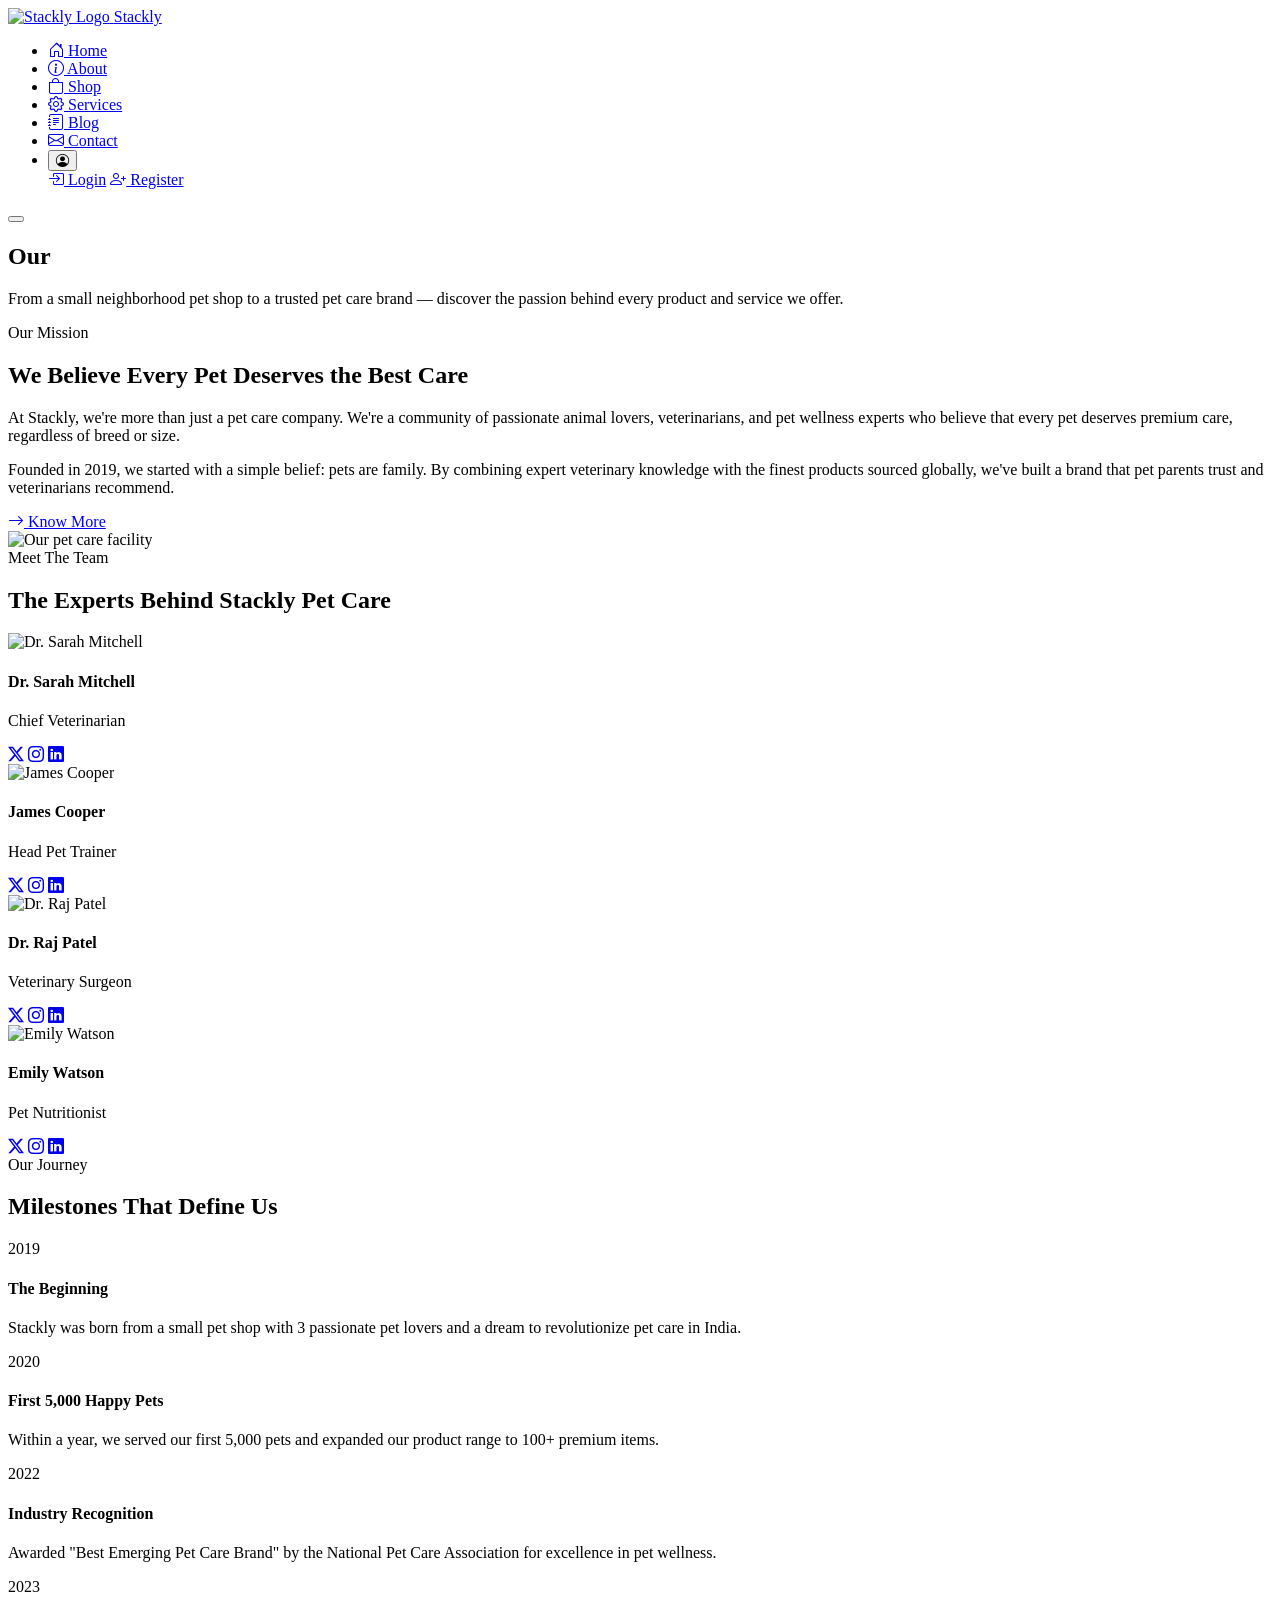
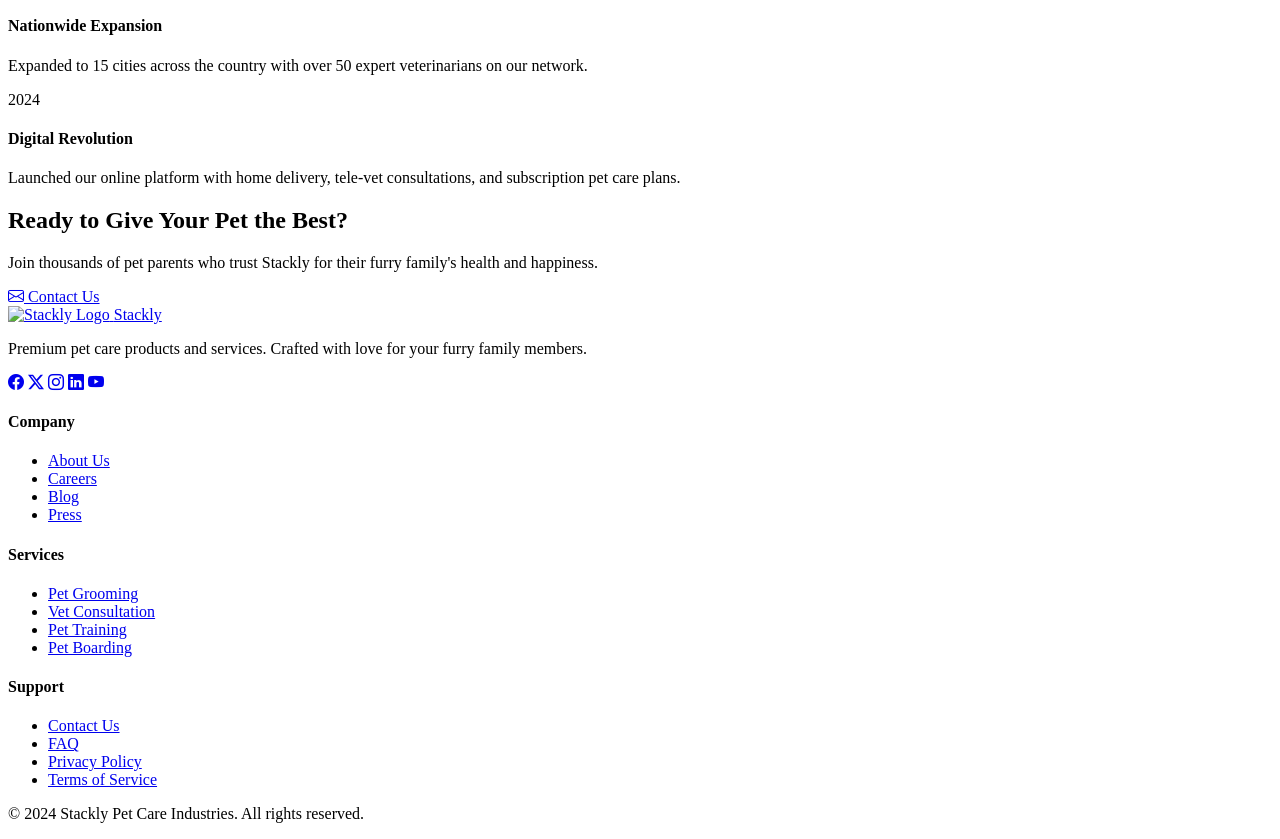
==== about.html @ ed973e9b "Add files via upload" ====
<!DOCTYPE html>
<html lang="en">
<head>
  <meta charset="UTF-8">
  <meta name="viewport" content="width=device-width, initial-scale=1.0">
  <meta name="description" content="Learn about Stackly Pet Care - our mission, our team of experts, and our journey to becoming the most trusted pet care brand.">
  <title>Stackly || About Us</title>
  <link href="https://cdn.jsdelivr.net/npm/bootstrap-icons@1.11.3/font/bootstrap-icons.css" rel="stylesheet">
  <link rel="stylesheet" href="css/style.css">
  <link rel="stylesheet" href="css/about.css">
</head>
<body>

<!-- NAVBAR -->
<nav class="navbar" id="navbar">
  <div class="container">
    <a href="index.html" class="navbar-brand">
      <img src="images/logo.webp" alt="Stackly Logo" class="logo-img">
      <span class="brand-text">Stackly</span>
    </a>
    <ul class="nav-links" id="navLinks">
      <li><a href="index.html"><i class="bi bi-house-door"></i> Home</a></li>
      <li><a href="about.html" class="active"><i class="bi bi-info-circle"></i> About</a></li>
      <li><a href="shop.html"><i class="bi bi-bag"></i> Shop</a></li>
      <li><a href="services.html"><i class="bi bi-gear"></i> Services</a></li>
      <li><a href="blog.html"><i class="bi bi-journal-text"></i> Blog</a></li>
      <li><a href="contact.html"><i class="bi bi-envelope"></i> Contact</a></li>
      <li class="profile-dropdown">
        <button class="profile-btn" onclick="toggleDropdown()"><i class="bi bi-person-circle"></i></button>
        <div class="dropdown-menu">
          <a href="login.html"><i class="bi bi-box-arrow-in-right"></i> Login</a>
          <a href="register.html"><i class="bi bi-person-plus"></i> Register</a>
        </div>
      </li>
    </ul>
    <button class="hamburger" onclick="toggleMenu()"><span></span><span></span><span></span></button>
  </div>
</nav>
<div class="nav-overlay"></div>

<!-- SECTION 1: HERO BANNER -->
<section class="page-hero">
  <div class="container">
    <h1>Our <span style="background:var(--gradient);-webkit-background-clip:text;-webkit-text-fill-color:transparent">Story</span></h1>
    <p>From a small neighborhood pet shop to a trusted pet care brand — discover the passion behind every product and service we offer.</p>
  </div>
</section>

<!-- SECTION 2: OUR MISSION -->
<section class="mission-section">
  <div class="container">
    <div class="mission-grid">
      <div class="mission-content fade-up">
        <div class="section-subtitle">Our Mission</div>
        <h2>We Believe Every Pet Deserves the Best Care</h2>
        <p>At Stackly, we're more than just a pet care company. We're a community of passionate animal lovers, veterinarians, and pet wellness experts who believe that every pet deserves premium care, regardless of breed or size.</p>
        <p>Founded in 2019, we started with a simple belief: pets are family. By combining expert veterinary knowledge with the finest products sourced globally, we've built a brand that pet parents trust and veterinarians recommend.</p>
        <a href="error.html" class="btn-primary" style="margin-top:20px">
          <i class="bi bi-arrow-right"></i> Know More
        </a>
      </div>
      <div class="mission-image fade-up">
        <img src="images/pet-grooming.webp" alt="Our pet care facility">
      </div>
    </div>
  </div>
</section>

<!-- SECTION 3: OUR TEAM -->
<section class="team-section">
  <div class="container">
    <div class="section-header fade-up">
      <div class="section-subtitle">Meet The Team</div>
      <h2 class="section-title">The Experts Behind Stackly Pet Care</h2>
    </div>
    <div class="team-grid">
      <div class="team-card fade-up">
        <img src="images/team-1.webp" alt="Dr. Sarah Mitchell">
        <div class="team-info">
          <h4>Dr. Sarah Mitchell</h4>
          <p>Chief Veterinarian</p>
          <div class="team-socials">
            <a href="error.html"><i class="bi bi-twitter-x"></i></a>
            <a href="error.html"><i class="bi bi-instagram"></i></a>
            <a href="error.html"><i class="bi bi-linkedin"></i></a>
          </div>
        </div>
      </div>
      <div class="team-card fade-up">
        <img src="images/team-2.webp" alt="James Cooper">
        <div class="team-info">
          <h4>James Cooper</h4>
          <p>Head Pet Trainer</p>
          <div class="team-socials">
            <a href="error.html"><i class="bi bi-twitter-x"></i></a>
            <a href="error.html"><i class="bi bi-instagram"></i></a>
            <a href="error.html"><i class="bi bi-linkedin"></i></a>
          </div>
        </div>
      </div>
      <div class="team-card fade-up">
        <img src="images/team-3.webp" alt="Dr. Raj Patel">
        <div class="team-info">
          <h4>Dr. Raj Patel</h4>
          <p>Veterinary Surgeon</p>
          <div class="team-socials">
            <a href="error.html"><i class="bi bi-twitter-x"></i></a>
            <a href="error.html"><i class="bi bi-instagram"></i></a>
            <a href="error.html"><i class="bi bi-linkedin"></i></a>
          </div>
        </div>
      </div>
      <div class="team-card fade-up">
        <img src="images/team-4.webp" alt="Emily Watson">
        <div class="team-info">
          <h4>Emily Watson</h4>
          <p>Pet Nutritionist</p>
          <div class="team-socials">
            <a href="error.html"><i class="bi bi-twitter-x"></i></a>
            <a href="error.html"><i class="bi bi-instagram"></i></a>
            <a href="error.html"><i class="bi bi-linkedin"></i></a>
          </div>
        </div>
      </div>
    </div>
  </div>
</section>

<!-- SECTION 4: TIMELINE -->
<section class="timeline-section">
  <div class="container">
    <div class="section-header fade-up">
      <div class="section-subtitle">Our Journey</div>
      <h2 class="section-title">Milestones That Define Us</h2>
    </div>
    <div class="timeline fade-up">
      <div class="timeline-item">
        <div class="timeline-dot"></div>
        <span class="year">2019</span>
        <h4>The Beginning</h4>
        <p>Stackly was born from a small pet shop with 3 passionate pet lovers and a dream to revolutionize pet care in India.</p>
      </div>
      <div class="timeline-item">
        <div class="timeline-dot"></div>
        <span class="year">2020</span>
        <h4>First 5,000 Happy Pets</h4>
        <p>Within a year, we served our first 5,000 pets and expanded our product range to 100+ premium items.</p>
      </div>
      <div class="timeline-item">
        <div class="timeline-dot"></div>
        <span class="year">2022</span>
        <h4>Industry Recognition</h4>
        <p>Awarded "Best Emerging Pet Care Brand" by the National Pet Care Association for excellence in pet wellness.</p>
      </div>
      <div class="timeline-item">
        <div class="timeline-dot"></div>
        <span class="year">2023</span>
        <h4>Nationwide Expansion</h4>
        <p>Expanded to 15 cities across the country with over 50 expert veterinarians on our network.</p>
      </div>
      <div class="timeline-item">
        <div class="timeline-dot"></div>
        <span class="year">2024</span>
        <h4>Digital Revolution</h4>
        <p>Launched our online platform with home delivery, tele-vet consultations, and subscription pet care plans.</p>
      </div>
    </div>
  </div>
</section>

<!-- SECTION 5: CTA -->
<section class="cta-section">
  <div class="container fade-up">
    <h2>Ready to Give Your Pet the Best?</h2>
    <p>Join thousands of pet parents who trust Stackly for their furry family's health and happiness.</p>
    <a href="error.html" class="btn-primary">
      <i class="bi bi-envelope"></i> Contact Us
    </a>
  </div>
</section>

<!-- FOOTER -->
<footer class="footer">
  <div class="container">
    <div class="footer-grid">
      <div class="footer-brand">
        <a href="index.html" class="navbar-brand">
          <img src="images/logo.webp" alt="Stackly Logo" class="logo-img">
          <span class="brand-text">Stackly</span>
        </a>
        <p>Premium pet care products and services. Crafted with love for your furry family members.</p>
        <div class="footer-socials">
          <a href="error.html"><i class="bi bi-facebook"></i></a>
          <a href="error.html"><i class="bi bi-twitter-x"></i></a>
          <a href="error.html"><i class="bi bi-instagram"></i></a>
          <a href="error.html"><i class="bi bi-linkedin"></i></a>
          <a href="error.html"><i class="bi bi-youtube"></i></a>
        </div>
      </div>
      <div class="footer-column">
        <h4>Company</h4>
        <ul><li><a href="about.html">About Us</a></li><li><a href="error.html">Careers</a></li><li><a href="blog.html">Blog</a></li><li><a href="error.html">Press</a></li></ul>
      </div>
      <div class="footer-column">
        <h4>Services</h4>
        <ul><li><a href="services.html">Pet Grooming</a></li><li><a href="services.html">Vet Consultation</a></li><li><a href="services.html">Pet Training</a></li><li><a href="services.html">Pet Boarding</a></li></ul>
      </div>
      <div class="footer-column">
        <h4>Support</h4>
        <ul><li><a href="contact.html">Contact Us</a></li><li><a href="error.html">FAQ</a></li><li><a href="error.html">Privacy Policy</a></li><li><a href="error.html">Terms of Service</a></li></ul>
      </div>
    </div>
    <div class="footer-bottom">
      <p>&copy; 2024 Stackly Pet Care Industries. All rights reserved.</p>
    </div>
  </div>
</footer>

<script src="js/main.js"></script>
</body>
</html>
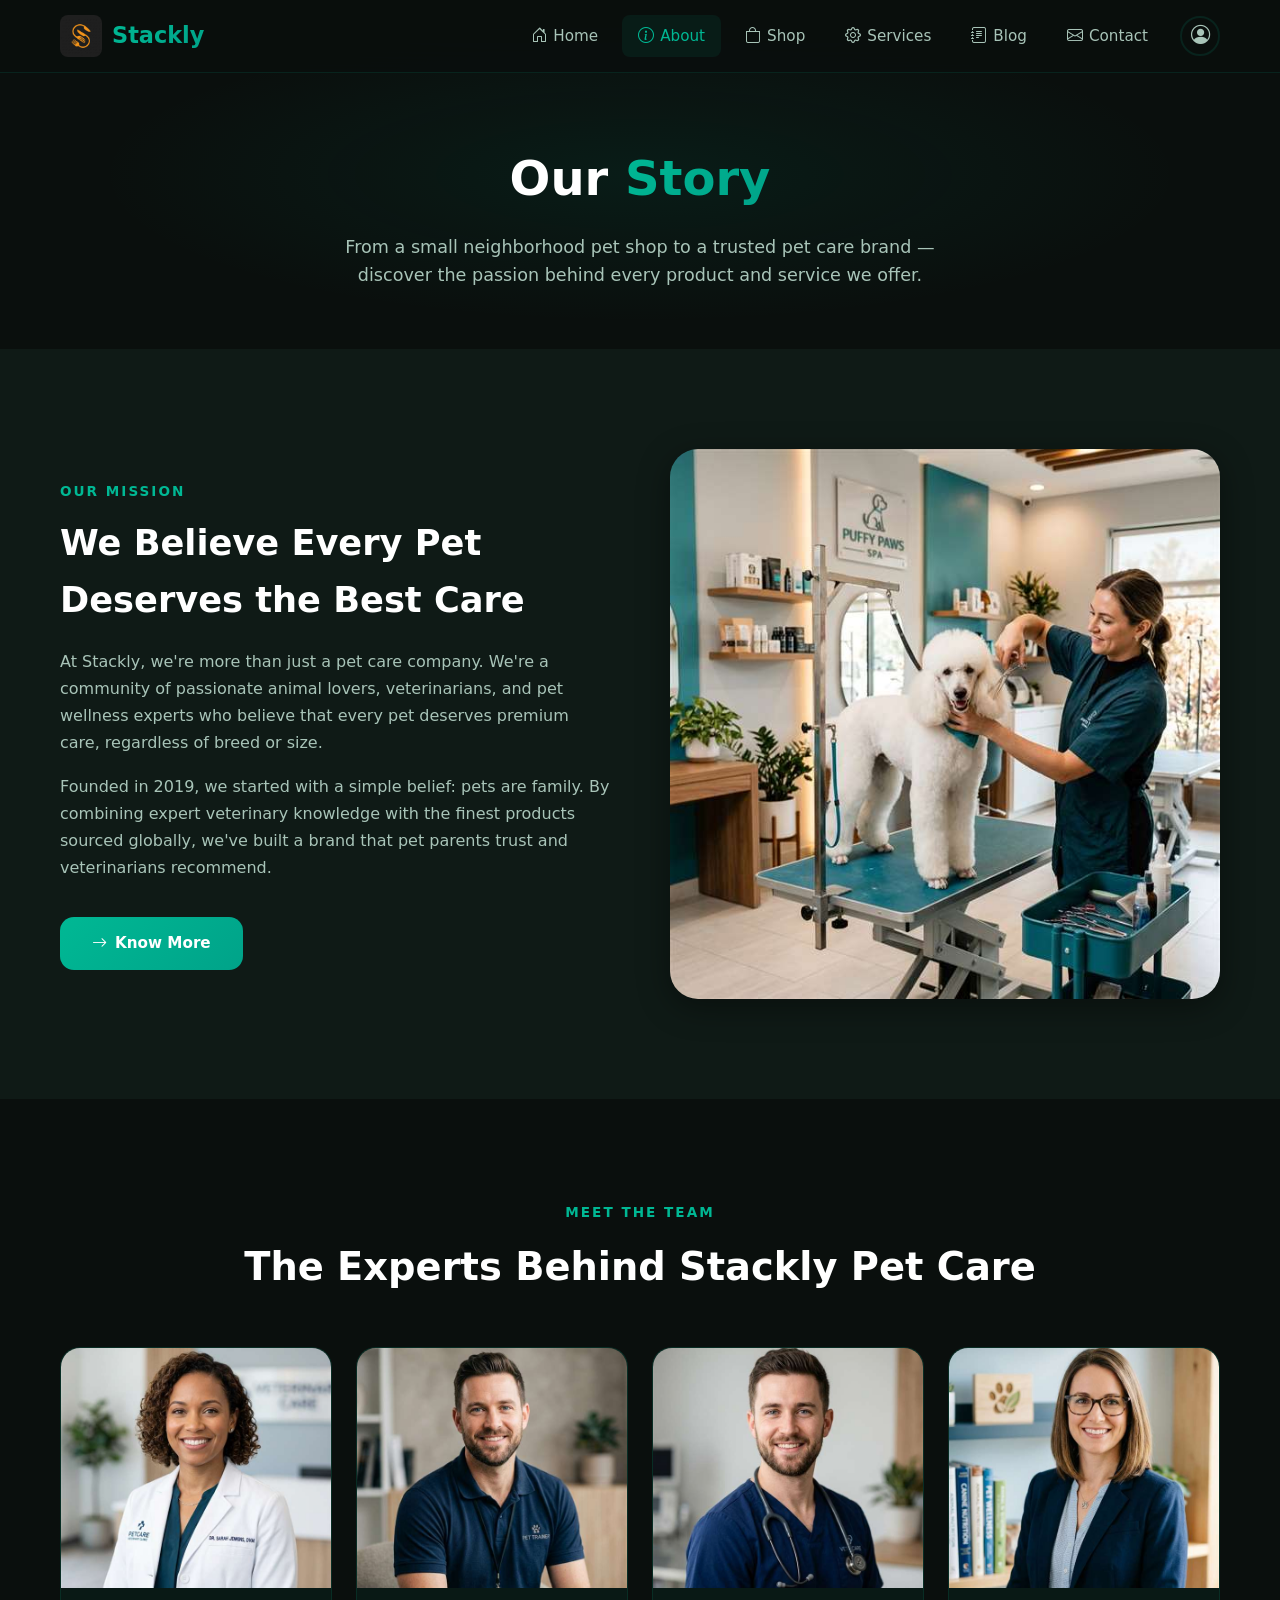
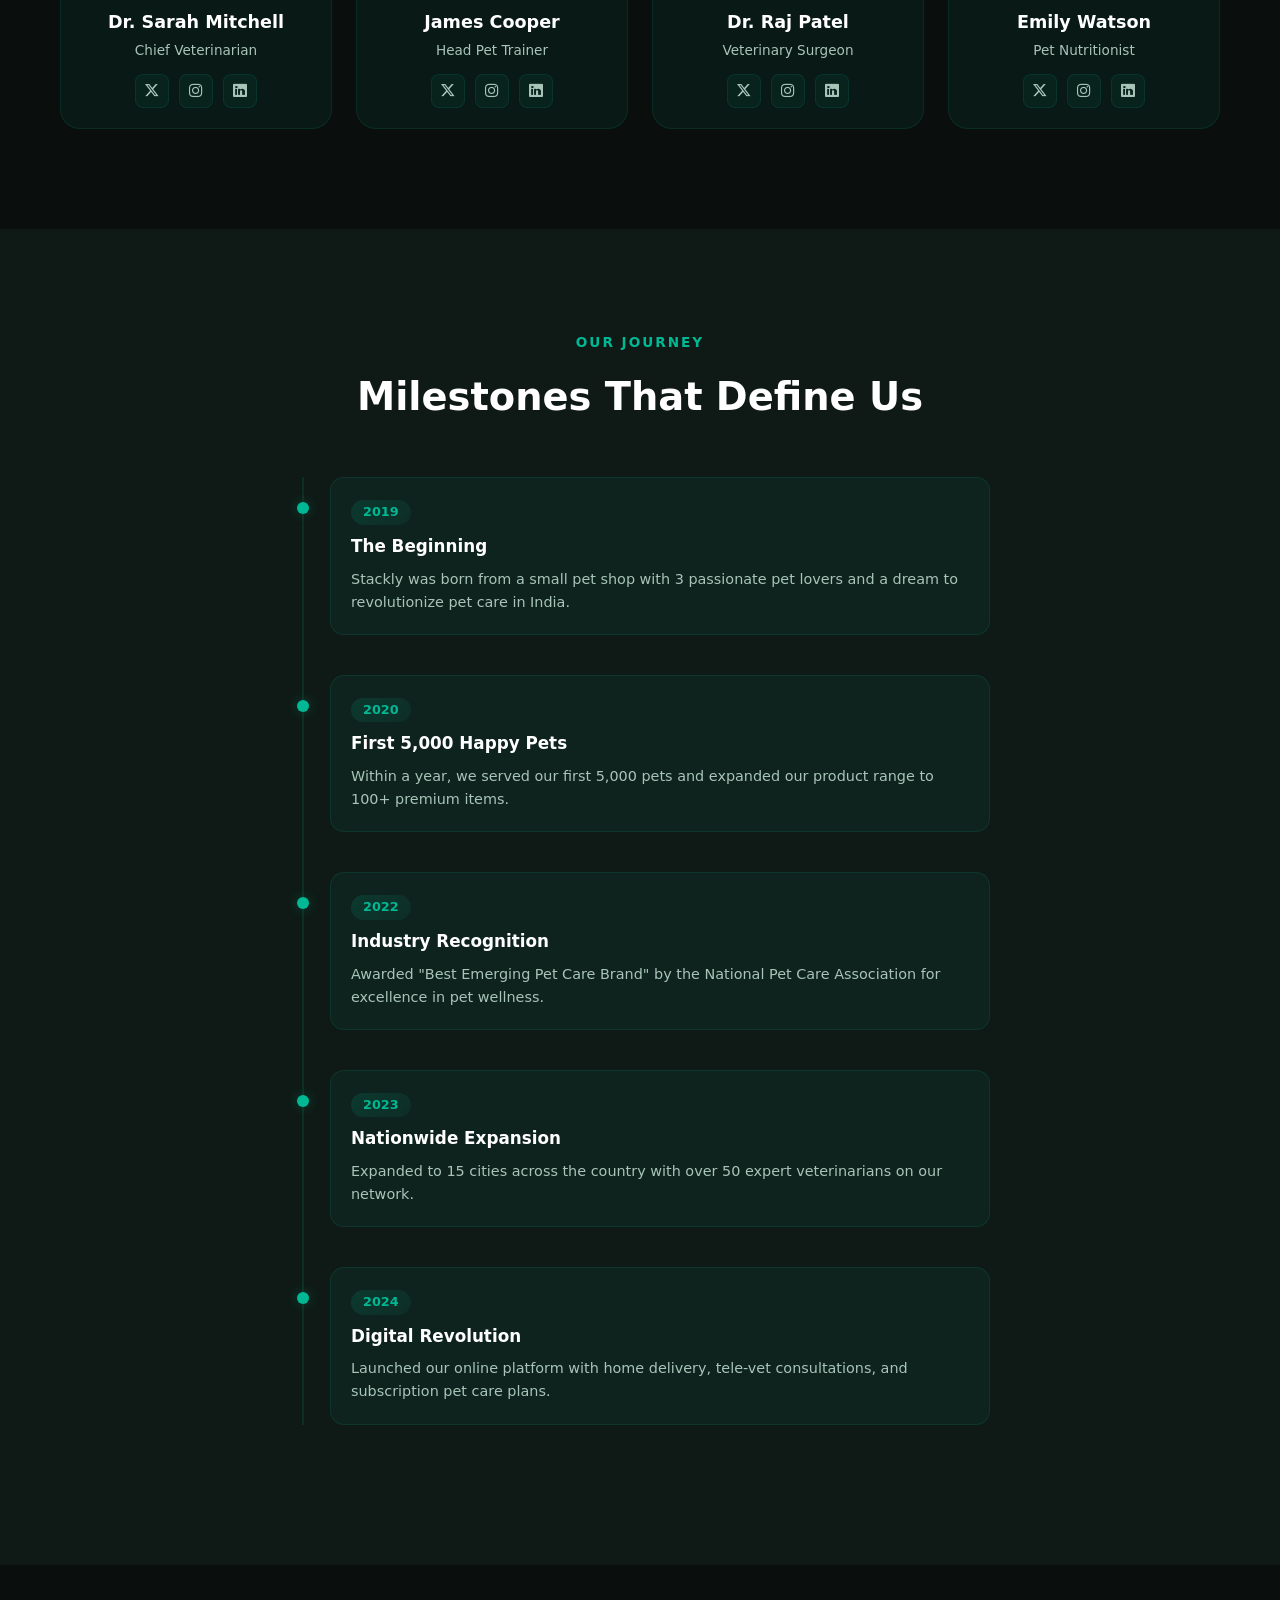
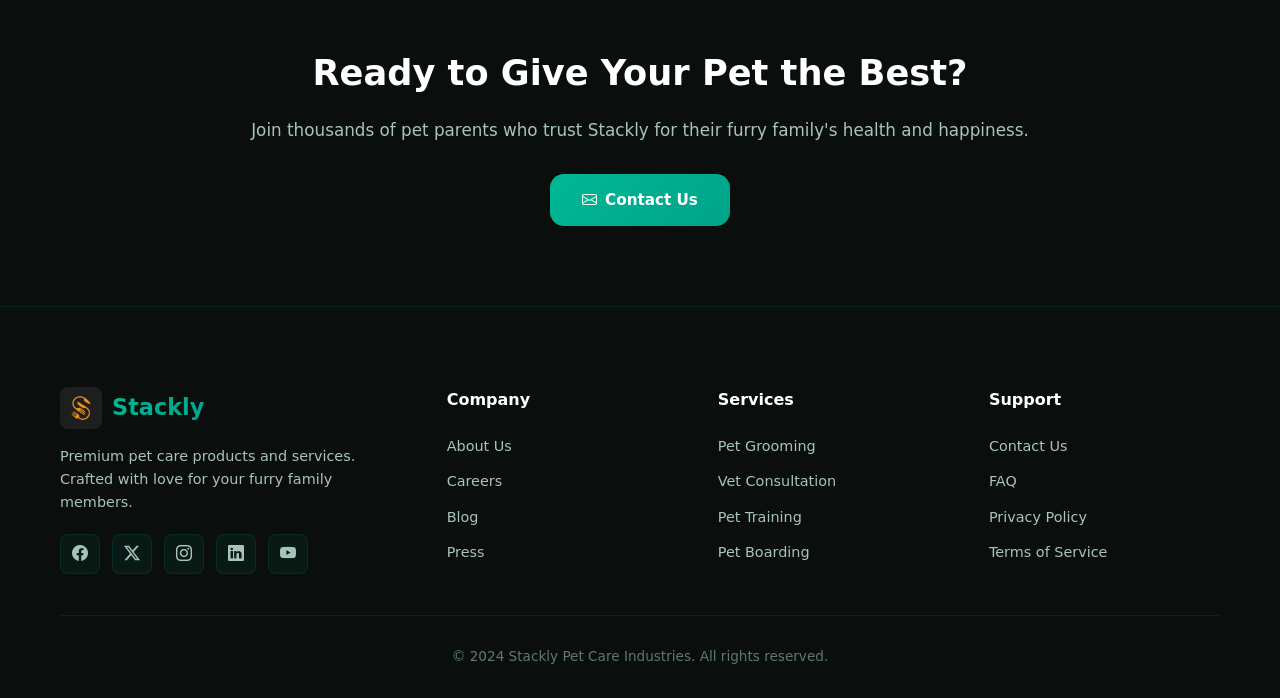
==== commit 2cc1aa47: "Fix file paths for GitHub Pages deployment" ====
--- a/about.html
+++ b/about.html
@@ -6,8 +6,8 @@
   <meta name="description" content="Learn about Stackly Pet Care - our mission, our team of experts, and our journey to becoming the most trusted pet care brand.">
   <title>Stackly || About Us</title>
   <link href="https://cdn.jsdelivr.net/npm/bootstrap-icons@1.11.3/font/bootstrap-icons.css" rel="stylesheet">
-  <link rel="stylesheet" href="css/style.css">
-  <link rel="stylesheet" href="css/about.css">
+  <link rel="stylesheet" href="style.css">
+  <link rel="stylesheet" href="about.css">
 </head>
 <body>
 
@@ -15,7 +15,7 @@
 <nav class="navbar" id="navbar">
   <div class="container">
     <a href="index.html" class="navbar-brand">
-      <img src="images/logo.webp" alt="Stackly Logo" class="logo-img">
+      <img src="logo.webp" alt="Stackly Logo" class="logo-img">
       <span class="brand-text">Stackly</span>
     </a>
     <ul class="nav-links" id="navLinks">
@@ -60,7 +60,7 @@
         </a>
       </div>
       <div class="mission-image fade-up">
-        <img src="images/pet-grooming.webp" alt="Our pet care facility">
+        <img src="pet-grooming.webp" alt="Our pet care facility">
       </div>
     </div>
   </div>
@@ -75,7 +75,7 @@
     </div>
     <div class="team-grid">
       <div class="team-card fade-up">
-        <img src="images/team-1.webp" alt="Dr. Sarah Mitchell">
+        <img src="team-1.webp" alt="Dr. Sarah Mitchell">
         <div class="team-info">
           <h4>Dr. Sarah Mitchell</h4>
           <p>Chief Veterinarian</p>
@@ -87,7 +87,7 @@
         </div>
       </div>
       <div class="team-card fade-up">
-        <img src="images/team-2.webp" alt="James Cooper">
+        <img src="team-2.webp" alt="James Cooper">
         <div class="team-info">
           <h4>James Cooper</h4>
           <p>Head Pet Trainer</p>
@@ -99,7 +99,7 @@
         </div>
       </div>
       <div class="team-card fade-up">
-        <img src="images/team-3.webp" alt="Dr. Raj Patel">
+        <img src="team-3.webp" alt="Dr. Raj Patel">
         <div class="team-info">
           <h4>Dr. Raj Patel</h4>
           <p>Veterinary Surgeon</p>
@@ -111,7 +111,7 @@
         </div>
       </div>
       <div class="team-card fade-up">
-        <img src="images/team-4.webp" alt="Emily Watson">
+        <img src="team-4.webp" alt="Emily Watson">
         <div class="team-info">
           <h4>Emily Watson</h4>
           <p>Pet Nutritionist</p>
@@ -185,7 +185,7 @@
     <div class="footer-grid">
       <div class="footer-brand">
         <a href="index.html" class="navbar-brand">
-          <img src="images/logo.webp" alt="Stackly Logo" class="logo-img">
+          <img src="logo.webp" alt="Stackly Logo" class="logo-img">
           <span class="brand-text">Stackly</span>
         </a>
         <p>Premium pet care products and services. Crafted with love for your furry family members.</p>
@@ -216,6 +216,6 @@
   </div>
 </footer>
 
-<script src="js/main.js"></script>
+<script src="main.js"></script>
 </body>
 </html>
--- a/style.css
+++ b/style.css
@@ -0,0 +1,1038 @@
+/* ===== STACKLY PET CARE - GLOBAL DESIGN SYSTEM ===== */
+@import url('https://fonts.googleapis.com/css2?family=Outfit:wght@300;400;500;600;700;800&display=swap');
+
+:root {
+  --bg-primary: #0a0f0d;
+  --bg-secondary: #0f1a16;
+  --bg-tertiary: #162420;
+  --bg-card: rgba(0, 184, 148, 0.06);
+  --bg-card-hover: rgba(0, 184, 148, 0.12);
+  --accent: #00b894;
+  --accent-hover: #00d9a7;
+  --accent-secondary: #00a389;
+  --accent-glow: rgba(0, 184, 148, 0.3);
+  --text-primary: #ffffff;
+  --text-secondary: #a8c4b8;
+  --text-muted: #5d7a6d;
+  --gradient: linear-gradient(135deg, #00b894, #00a389);
+  --gradient-soft: linear-gradient(135deg, rgba(0,184,148,0.15), rgba(0,163,137,0.08));
+  --border-color: rgba(0, 184, 148, 0.12);
+  --border-glow: rgba(0, 184, 148, 0.25);
+  --shadow-card: 0 8px 32px rgba(0, 0, 0, 0.4);
+  --shadow-hover: 0 16px 48px rgba(0, 184, 148, 0.15);
+  --radius-sm: 8px;
+  --radius-md: 14px;
+  --radius-lg: 20px;
+  --radius-xl: 28px;
+  --transition: all 0.3s cubic-bezier(0.25, 0.46, 0.45, 0.94);
+  --font: 'Outfit', system-ui, -apple-system, sans-serif;
+}
+
+* {
+  margin: 0;
+  padding: 0;
+  box-sizing: border-box;
+}
+
+html {
+  scroll-behavior: smooth;
+}
+
+body {
+  font-family: var(--font);
+  background: var(--bg-primary);
+  color: var(--text-primary);
+  line-height: 1.6;
+  overflow-x: hidden;
+}
+
+a {
+  text-decoration: none;
+  color: inherit;
+  transition: var(--transition);
+}
+
+img {
+  max-width: 100%;
+  height: auto;
+  display: block;
+}
+
+.container {
+  max-width: 1200px;
+  margin: 0 auto;
+  padding: 0 20px;
+}
+
+/* ===== NAVBAR ===== */
+.navbar {
+  position: fixed;
+  top: 0;
+  left: 0;
+  right: 0;
+  z-index: 1000;
+  padding: 15px 0;
+  background: rgba(10, 15, 13, 0.85);
+  backdrop-filter: blur(20px);
+  -webkit-backdrop-filter: blur(20px);
+  border-bottom: 1px solid var(--border-color);
+  transition: var(--transition);
+}
+
+.navbar.scrolled {
+  padding: 10px 0;
+  background: rgba(10, 15, 13, 0.95);
+}
+
+.navbar .container {
+  display: flex;
+  align-items: center;
+  justify-content: space-between;
+}
+
+.navbar-brand {
+  display: flex;
+  align-items: center;
+  gap: 10px;
+}
+
+.logo-img {
+  height: 42px;
+  width: auto;
+  border-radius: 8px;
+}
+
+.brand-text {
+  font-size: 1.4rem;
+  font-weight: 700;
+  background: var(--gradient);
+  -webkit-background-clip: text;
+  -webkit-text-fill-color: transparent;
+  background-clip: text;
+}
+
+.nav-links {
+  display: flex;
+  align-items: center;
+  gap: 8px;
+  list-style: none;
+}
+
+.nav-links a {
+  padding: 8px 16px;
+  border-radius: var(--radius-sm);
+  color: var(--text-secondary);
+  font-size: 0.95rem;
+  font-weight: 500;
+  display: flex;
+  align-items: center;
+  gap: 6px;
+  transition: var(--transition);
+}
+
+.nav-links a:hover,
+.nav-links a.active {
+  color: var(--accent);
+  background: rgba(0, 184, 148, 0.08);
+}
+
+.nav-links a i {
+  font-size: 1rem;
+}
+
+/* Profile Dropdown */
+.profile-dropdown {
+  position: relative;
+  margin-left: 8px;
+}
+
+.profile-btn {
+  background: none;
+  border: 2px solid var(--border-color);
+  border-radius: 50%;
+  width: 40px;
+  height: 40px;
+  display: flex;
+  align-items: center;
+  justify-content: center;
+  cursor: pointer;
+  color: var(--text-secondary);
+  font-size: 1.2rem;
+  transition: var(--transition);
+}
+
+.profile-btn:hover {
+  border-color: var(--accent);
+  color: var(--accent);
+}
+
+.dropdown-menu {
+  position: absolute;
+  top: calc(100% + 10px);
+  right: 0;
+  min-width: 180px;
+  background: var(--bg-tertiary);
+  border: 1px solid var(--border-color);
+  border-radius: var(--radius-md);
+  padding: 8px;
+  opacity: 0;
+  visibility: hidden;
+  transform: translateY(-10px);
+  transition: var(--transition);
+  box-shadow: var(--shadow-card);
+}
+
+.dropdown-menu.show {
+  opacity: 1;
+  visibility: visible;
+  transform: translateY(0);
+}
+
+.dropdown-menu a {
+  display: flex;
+  align-items: center;
+  gap: 10px;
+  padding: 10px 14px;
+  border-radius: var(--radius-sm);
+  color: var(--text-secondary);
+  font-size: 0.9rem;
+}
+
+.dropdown-menu a:hover {
+  background: rgba(0, 184, 148, 0.1);
+  color: var(--accent);
+}
+
+/* Hamburger */
+.hamburger {
+  display: none;
+  flex-direction: column;
+  gap: 5px;
+  cursor: pointer;
+  background: none;
+  border: none;
+  padding: 5px;
+}
+
+.hamburger span {
+  width: 24px;
+  height: 2px;
+  background: var(--text-secondary);
+  border-radius: 2px;
+  transition: var(--transition);
+}
+
+.hamburger.active span:nth-child(1) {
+  transform: rotate(45deg) translate(5px, 5px);
+}
+
+.hamburger.active span:nth-child(2) {
+  opacity: 0;
+}
+
+.hamburger.active span:nth-child(3) {
+  transform: rotate(-45deg) translate(5px, -5px);
+}
+
+/* Nav Overlay */
+.nav-overlay {
+  display: none;
+  position: fixed;
+  top: 0;
+  left: 0;
+  right: 0;
+  bottom: 0;
+  background: rgba(0, 0, 0, 0.5);
+  z-index: 998;
+}
+
+.nav-overlay.active {
+  display: block;
+}
+
+/* ===== HERO SECTION ===== */
+.hero-section {
+  min-height: 100vh;
+  display: flex;
+  align-items: center;
+  padding: 120px 0 80px;
+  background: radial-gradient(ellipse at 20% 50%, rgba(0, 184, 148, 0.08) 0%, transparent 60%),
+              radial-gradient(ellipse at 80% 20%, rgba(0, 163, 137, 0.06) 0%, transparent 50%),
+              var(--bg-primary);
+  position: relative;
+  overflow: hidden;
+}
+
+.hero-section::before {
+  content: '';
+  position: absolute;
+  top: -50%;
+  right: -20%;
+  width: 600px;
+  height: 600px;
+  background: radial-gradient(circle, rgba(0, 184, 148, 0.06), transparent 70%);
+  border-radius: 50%;
+  animation: float 8s ease-in-out infinite;
+}
+
+@keyframes float {
+  0%, 100% { transform: translateY(0) rotate(0deg); }
+  50% { transform: translateY(-30px) rotate(5deg); }
+}
+
+.hero-grid {
+  display: grid;
+  grid-template-columns: 1fr 1fr;
+  gap: 60px;
+  align-items: center;
+}
+
+.hero-content {
+  position: relative;
+  z-index: 2;
+}
+
+.hero-badge {
+  display: inline-flex;
+  align-items: center;
+  gap: 8px;
+  padding: 8px 18px;
+  background: var(--gradient-soft);
+  border: 1px solid var(--border-color);
+  border-radius: 50px;
+  font-size: 0.85rem;
+  color: var(--accent);
+  margin-bottom: 24px;
+  font-weight: 500;
+}
+
+.hero-badge i {
+  font-size: 0.9rem;
+}
+
+.hero-title {
+  font-size: 3.5rem;
+  font-weight: 800;
+  line-height: 1.1;
+  margin-bottom: 20px;
+}
+
+.hero-title span {
+  background: var(--gradient);
+  -webkit-background-clip: text;
+  -webkit-text-fill-color: transparent;
+  background-clip: text;
+}
+
+.hero-text {
+  font-size: 1.1rem;
+  color: var(--text-secondary);
+  max-width: 480px;
+  margin-bottom: 36px;
+  line-height: 1.7;
+}
+
+.hero-buttons {
+  display: flex;
+  gap: 16px;
+  flex-wrap: wrap;
+}
+
+.hero-image {
+  position: relative;
+  z-index: 2;
+}
+
+.hero-image img {
+  width: 100%;
+  border-radius: var(--radius-xl);
+  box-shadow: 0 30px 60px rgba(0, 0, 0, 0.5);
+  animation: heroFloat 6s ease-in-out infinite;
+}
+
+@keyframes heroFloat {
+  0%, 100% { transform: translateY(0); }
+  50% { transform: translateY(-15px); }
+}
+
+/* ===== BUTTONS ===== */
+.btn-primary {
+  display: inline-flex;
+  align-items: center;
+  gap: 8px;
+  padding: 14px 32px;
+  background: var(--gradient);
+  color: #fff;
+  font-size: 0.95rem;
+  font-weight: 600;
+  border-radius: var(--radius-md);
+  border: none;
+  cursor: pointer;
+  transition: var(--transition);
+  font-family: var(--font);
+}
+
+.btn-primary:hover {
+  transform: translateY(-2px);
+  box-shadow: 0 10px 30px rgba(0, 184, 148, 0.3);
+}
+
+.btn-secondary {
+  display: inline-flex;
+  align-items: center;
+  gap: 8px;
+  padding: 14px 32px;
+  background: transparent;
+  color: var(--text-secondary);
+  font-size: 0.95rem;
+  font-weight: 600;
+  border-radius: var(--radius-md);
+  border: 1px solid var(--border-color);
+  cursor: pointer;
+  transition: var(--transition);
+  font-family: var(--font);
+}
+
+.btn-secondary:hover {
+  border-color: var(--accent);
+  color: var(--accent);
+  background: rgba(0, 184, 148, 0.05);
+}
+
+/* ===== STATS SECTION ===== */
+.stats-section {
+  padding: 80px 0;
+  background: var(--bg-secondary);
+  border-top: 1px solid var(--border-color);
+  border-bottom: 1px solid var(--border-color);
+}
+
+.stats-title {
+  text-align: center;
+  font-size: 2.2rem;
+  font-weight: 700;
+  margin-bottom: 50px;
+}
+
+.stats-title span {
+  background: var(--gradient);
+  -webkit-background-clip: text;
+  -webkit-text-fill-color: transparent;
+  background-clip: text;
+}
+
+.stats-grid {
+  display: grid;
+  grid-template-columns: repeat(3, 1fr);
+  gap: 30px;
+}
+
+.stat-card {
+  text-align: center;
+  padding: 40px 20px;
+  background: var(--bg-card);
+  border: 1px solid var(--border-color);
+  border-radius: var(--radius-lg);
+  transition: var(--transition);
+}
+
+.stat-card:hover {
+  border-color: var(--border-glow);
+  background: var(--bg-card-hover);
+  transform: translateY(-5px);
+  box-shadow: var(--shadow-hover);
+}
+
+.stat-icon {
+  font-size: 2.5rem;
+  color: var(--accent);
+  margin-bottom: 16px;
+}
+
+.stat-number {
+  font-size: 2.8rem;
+  font-weight: 800;
+  background: var(--gradient);
+  -webkit-background-clip: text;
+  -webkit-text-fill-color: transparent;
+  background-clip: text;
+}
+
+.stat-label {
+  font-size: 0.95rem;
+  color: var(--text-secondary);
+  margin-top: 8px;
+}
+
+/* ===== WHY CHOOSE US (TABS) ===== */
+.why-section {
+  padding: 100px 0;
+  background: var(--bg-primary);
+}
+
+.section-header {
+  text-align: center;
+  margin-bottom: 50px;
+}
+
+.section-subtitle {
+  display: inline-block;
+  font-size: 0.85rem;
+  font-weight: 600;
+  color: var(--accent);
+  text-transform: uppercase;
+  letter-spacing: 2px;
+  margin-bottom: 12px;
+}
+
+.section-title {
+  font-size: 2.4rem;
+  font-weight: 700;
+  margin-bottom: 16px;
+}
+
+.section-desc {
+  font-size: 1.05rem;
+  color: var(--text-secondary);
+  max-width: 600px;
+  margin: 0 auto;
+}
+
+.tab-buttons {
+  display: flex;
+  justify-content: center;
+  gap: 12px;
+  margin-bottom: 40px;
+  flex-wrap: wrap;
+}
+
+.tab-btn {
+  padding: 12px 28px;
+  background: var(--bg-card);
+  border: 1px solid var(--border-color);
+  border-radius: 50px;
+  color: var(--text-secondary);
+  font-size: 0.9rem;
+  font-weight: 500;
+  cursor: pointer;
+  transition: var(--transition);
+  font-family: var(--font);
+}
+
+.tab-btn:hover {
+  border-color: var(--accent);
+  color: var(--accent);
+}
+
+.tab-btn.active {
+  background: var(--gradient);
+  color: #fff;
+  border-color: transparent;
+}
+
+.tab-content {
+  display: none;
+}
+
+.tab-content.active {
+  display: block;
+  animation: fadeIn 0.4s ease;
+}
+
+@keyframes fadeIn {
+  from { opacity: 0; transform: translateY(10px); }
+  to { opacity: 1; transform: translateY(0); }
+}
+
+.feature-grid {
+  display: grid;
+  grid-template-columns: repeat(4, 1fr);
+  gap: 24px;
+}
+
+.feature-card {
+  padding: 30px;
+  background: var(--bg-card);
+  border: 1px solid var(--border-color);
+  border-radius: var(--radius-lg);
+  transition: var(--transition);
+}
+
+.feature-card:hover {
+  border-color: var(--border-glow);
+  transform: translateY(-5px);
+  box-shadow: var(--shadow-hover);
+}
+
+.feature-icon {
+  width: 52px;
+  height: 52px;
+  display: flex;
+  align-items: center;
+  justify-content: center;
+  background: var(--gradient-soft);
+  border-radius: var(--radius-md);
+  color: var(--accent);
+  font-size: 1.4rem;
+  margin-bottom: 20px;
+}
+
+.feature-card h4 {
+  font-size: 1.05rem;
+  font-weight: 600;
+  margin-bottom: 10px;
+}
+
+.feature-card p {
+  font-size: 0.9rem;
+  color: var(--text-secondary);
+  line-height: 1.6;
+}
+
+/* ===== PLATFORM SECTION ===== */
+.platform-section {
+  padding: 100px 0;
+  background: var(--bg-secondary);
+}
+
+.platform-grid {
+  display: grid;
+  grid-template-columns: 1fr 1fr;
+  gap: 30px;
+}
+
+.platform-card {
+  padding: 40px;
+  background: var(--bg-card);
+  border: 1px solid var(--border-color);
+  border-radius: var(--radius-xl);
+  overflow: hidden;
+  transition: var(--transition);
+}
+
+.platform-card:hover {
+  border-color: var(--border-glow);
+  box-shadow: var(--shadow-hover);
+}
+
+.platform-card img {
+  width: 100%;
+  height: 200px;
+  object-fit: cover;
+  border-radius: var(--radius-md);
+  margin-bottom: 24px;
+}
+
+.platform-card h3 {
+  font-size: 1.4rem;
+  font-weight: 600;
+  margin-bottom: 12px;
+}
+
+.platform-card p {
+  color: var(--text-secondary);
+  font-size: 0.95rem;
+  margin-bottom: 20px;
+  line-height: 1.6;
+}
+
+.learn-link {
+  display: inline-flex;
+  align-items: center;
+  gap: 6px;
+  color: var(--accent);
+  font-weight: 600;
+  font-size: 0.9rem;
+}
+
+.learn-link:hover {
+  gap: 10px;
+}
+
+/* ===== SERVICES GRID ===== */
+.services-section {
+  padding: 100px 0;
+  background: var(--bg-primary);
+}
+
+.services-grid {
+  display: grid;
+  grid-template-columns: repeat(3, 1fr);
+  gap: 24px;
+}
+
+.service-card {
+  padding: 35px;
+  background: var(--bg-card);
+  border: 1px solid var(--border-color);
+  border-radius: var(--radius-lg);
+  transition: var(--transition);
+  text-align: center;
+}
+
+.service-card:hover {
+  border-color: var(--border-glow);
+  transform: translateY(-5px);
+  box-shadow: var(--shadow-hover);
+}
+
+.service-icon {
+  width: 64px;
+  height: 64px;
+  display: flex;
+  align-items: center;
+  justify-content: center;
+  background: var(--gradient);
+  border-radius: var(--radius-md);
+  color: #fff;
+  font-size: 1.6rem;
+  margin: 0 auto 20px;
+}
+
+.service-card h4 {
+  font-size: 1.1rem;
+  font-weight: 600;
+  margin-bottom: 12px;
+}
+
+.service-card p {
+  color: var(--text-secondary);
+  font-size: 0.9rem;
+  margin-bottom: 16px;
+  line-height: 1.6;
+}
+
+/* ===== SMALL BUSINESS SECTION ===== */
+.small-biz-section {
+  padding: 100px 0;
+  background: var(--bg-secondary);
+}
+
+.small-biz-grid {
+  display: grid;
+  grid-template-columns: 1fr 1fr;
+  gap: 60px;
+  align-items: center;
+}
+
+.small-biz-content h2 {
+  font-size: 2.2rem;
+  font-weight: 700;
+  margin-bottom: 20px;
+}
+
+.small-biz-content p {
+  color: var(--text-secondary);
+  font-size: 1rem;
+  margin-bottom: 30px;
+  line-height: 1.7;
+}
+
+.biz-features {
+  list-style: none;
+  display: flex;
+  flex-direction: column;
+  gap: 16px;
+}
+
+.biz-features li {
+  display: flex;
+  align-items: center;
+  gap: 12px;
+  color: var(--text-secondary);
+  font-size: 0.95rem;
+}
+
+.biz-features li i {
+  color: var(--accent);
+  font-size: 1.2rem;
+  flex-shrink: 0;
+}
+
+.small-biz-image img {
+  width: 100%;
+  border-radius: var(--radius-xl);
+  box-shadow: var(--shadow-card);
+}
+
+/* ===== SPOTLIGHT SECTION ===== */
+.spotlight-section {
+  padding: 100px 0;
+  background: var(--bg-primary);
+  position: relative;
+  overflow: hidden;
+}
+
+.spotlight-section::before {
+  content: '';
+  position: absolute;
+  top: 50%;
+  left: 50%;
+  transform: translate(-50%, -50%);
+  width: 500px;
+  height: 500px;
+  background: radial-gradient(circle, rgba(0, 184, 148, 0.05), transparent 70%);
+  border-radius: 50%;
+}
+
+.spotlight-grid {
+  display: grid;
+  grid-template-columns: 1fr 1fr;
+  gap: 60px;
+  align-items: center;
+}
+
+.spotlight-image img {
+  width: 100%;
+  border-radius: var(--radius-xl);
+  box-shadow: var(--shadow-card);
+}
+
+.spotlight-list {
+  list-style: none;
+  display: flex;
+  flex-direction: column;
+  gap: 20px;
+  margin-top: 30px;
+}
+
+.spotlight-list li {
+  display: flex;
+  gap: 16px;
+  padding: 16px;
+  background: var(--bg-card);
+  border: 1px solid var(--border-color);
+  border-radius: var(--radius-md);
+  transition: var(--transition);
+}
+
+.spotlight-list li:hover {
+  border-color: var(--border-glow);
+}
+
+.spotlight-list li i {
+  color: var(--accent);
+  font-size: 1.3rem;
+  flex-shrink: 0;
+  margin-top: 4px;
+}
+
+.spotlight-list h4 {
+  font-size: 1rem;
+  font-weight: 600;
+  margin-bottom: 6px;
+}
+
+.spotlight-list p {
+  font-size: 0.9rem;
+  color: var(--text-secondary);
+  line-height: 1.6;
+}
+
+/* ===== SOLUTIONS SECTION ===== */
+.solutions-section {
+  padding: 100px 0;
+  background: var(--bg-secondary);
+}
+
+.solutions-grid {
+  display: grid;
+  grid-template-columns: repeat(4, 1fr);
+  gap: 24px;
+}
+
+.solution-card {
+  padding: 35px;
+  background: var(--bg-card);
+  border: 1px solid var(--border-color);
+  border-radius: var(--radius-lg);
+  transition: var(--transition);
+  text-align: center;
+}
+
+.solution-card:hover {
+  border-color: var(--border-glow);
+  transform: translateY(-5px);
+  box-shadow: var(--shadow-hover);
+}
+
+.solution-card i {
+  font-size: 2.5rem;
+  color: var(--accent);
+  margin-bottom: 20px;
+  display: block;
+}
+
+.solution-card h4 {
+  font-size: 1.1rem;
+  font-weight: 600;
+  margin-bottom: 12px;
+}
+
+.solution-card p {
+  color: var(--text-secondary);
+  font-size: 0.9rem;
+  margin-bottom: 16px;
+  line-height: 1.6;
+}
+
+/* ===== FOOTER ===== */
+.footer {
+  padding: 80px 0 30px;
+  background: var(--bg-primary);
+  border-top: 1px solid var(--border-color);
+}
+
+.footer-grid {
+  display: grid;
+  grid-template-columns: 1.5fr 1fr 1fr 1fr;
+  gap: 40px;
+  margin-bottom: 40px;
+}
+
+.footer-brand p {
+  color: var(--text-secondary);
+  font-size: 0.9rem;
+  margin-top: 16px;
+  line-height: 1.6;
+}
+
+.footer-socials {
+  display: flex;
+  gap: 12px;
+  margin-top: 20px;
+}
+
+.footer-socials a {
+  width: 40px;
+  height: 40px;
+  display: flex;
+  align-items: center;
+  justify-content: center;
+  background: var(--bg-card);
+  border: 1px solid var(--border-color);
+  border-radius: var(--radius-sm);
+  color: var(--text-secondary);
+  font-size: 1rem;
+  transition: var(--transition);
+}
+
+.footer-socials a:hover {
+  background: var(--gradient);
+  color: #fff;
+  border-color: transparent;
+  transform: translateY(-3px);
+}
+
+.footer-column h4 {
+  font-size: 1rem;
+  font-weight: 600;
+  margin-bottom: 20px;
+  color: var(--text-primary);
+}
+
+.footer-column ul {
+  list-style: none;
+}
+
+.footer-column ul li {
+  margin-bottom: 10px;
+}
+
+.footer-column ul a {
+  color: var(--text-secondary);
+  font-size: 0.9rem;
+}
+
+.footer-column ul a:hover {
+  color: var(--accent);
+}
+
+.footer-bottom {
+  padding-top: 30px;
+  border-top: 1px solid var(--border-color);
+  text-align: center;
+}
+
+.footer-bottom p {
+  color: var(--text-muted);
+  font-size: 0.85rem;
+}
+
+/* ===== PAGE HERO (Inner pages) ===== */
+.page-hero {
+  padding: 140px 0 60px;
+  text-align: center;
+  background: radial-gradient(ellipse at center, rgba(0, 184, 148, 0.08) 0%, transparent 60%),
+              var(--bg-primary);
+}
+
+.page-hero h1 {
+  font-size: 3rem;
+  font-weight: 800;
+  margin-bottom: 16px;
+}
+
+.page-hero p {
+  font-size: 1.1rem;
+  color: var(--text-secondary);
+  max-width: 600px;
+  margin: 0 auto;
+}
+
+/* ===== RESPONSIVE ===== */
+@media (max-width: 1024px) {
+  .hero-title { font-size: 2.8rem; }
+  .feature-grid { grid-template-columns: repeat(2, 1fr); }
+  .solutions-grid { grid-template-columns: repeat(2, 1fr); }
+  .footer-grid { grid-template-columns: 1fr 1fr; gap: 30px; }
+}
+
+@media (max-width: 768px) {
+  .hamburger { display: flex; }
+
+  .nav-links {
+    position: fixed;
+    top: 0;
+    right: -100%;
+    width: 280px;
+    height: 100vh;
+    background: var(--bg-secondary);
+    flex-direction: column;
+    padding: 80px 20px 20px;
+    border-left: 1px solid var(--border-color);
+    z-index: 999;
+    transition: var(--transition);
+    align-items: flex-start;
+  }
+
+  .nav-links.active {
+    right: 0;
+  }
+
+  .nav-links a {
+    width: 100%;
+    padding: 12px 16px;
+  }
+
+  .hero-grid { grid-template-columns: 1fr; gap: 40px; }
+  .hero-title { font-size: 2.4rem; }
+  .hero-image { order: -1; }
+  .stats-grid { grid-template-columns: 1fr; }
+  .platform-grid { grid-template-columns: 1fr; }
+  .services-grid { grid-template-columns: 1fr; }
+  .small-biz-grid { grid-template-columns: 1fr; }
+  .spotlight-grid { grid-template-columns: 1fr; }
+  .solutions-grid { grid-template-columns: 1fr; }
+  .feature-grid { grid-template-columns: 1fr; }
+  .footer-grid { grid-template-columns: 1fr; }
+  .section-title { font-size: 1.8rem; }
+  .stats-title { font-size: 1.6rem; }
+  .page-hero h1 { font-size: 2.2rem; }
+}
+
+@media (max-width: 480px) {
+  .hero-title { font-size: 2rem; }
+  .hero-buttons { flex-direction: column; }
+  .container { padding: 0 16px; }
+}
--- a/about.css
+++ b/about.css
@@ -0,0 +1,206 @@
+/* ===== ABOUT PAGE ===== */
+.mission-section {
+  padding: 100px 0;
+  background: var(--bg-secondary);
+}
+
+.mission-grid {
+  display: grid;
+  grid-template-columns: 1fr 1fr;
+  gap: 60px;
+  align-items: center;
+}
+
+.mission-content h2 {
+  font-size: 2.2rem;
+  font-weight: 700;
+  margin-bottom: 20px;
+}
+
+.mission-content p {
+  color: var(--text-secondary);
+  font-size: 1rem;
+  margin-bottom: 16px;
+  line-height: 1.7;
+}
+
+.mission-image img {
+  width: 100%;
+  border-radius: var(--radius-xl);
+  box-shadow: var(--shadow-card);
+}
+
+/* Team Section */
+.team-section {
+  padding: 100px 0;
+  background: var(--bg-primary);
+}
+
+.team-grid {
+  display: grid;
+  grid-template-columns: repeat(4, 1fr);
+  gap: 24px;
+}
+
+.team-card {
+  background: var(--bg-card);
+  border: 1px solid var(--border-color);
+  border-radius: var(--radius-lg);
+  overflow: hidden;
+  transition: var(--transition);
+}
+
+.team-card:hover {
+  border-color: var(--border-glow);
+  transform: translateY(-5px);
+  box-shadow: var(--shadow-hover);
+}
+
+.team-card img {
+  width: 100%;
+  height: 240px;
+  object-fit: cover;
+}
+
+.team-info {
+  padding: 20px;
+  text-align: center;
+}
+
+.team-info h4 {
+  font-size: 1.1rem;
+  font-weight: 600;
+  margin-bottom: 4px;
+}
+
+.team-info p {
+  color: var(--text-secondary);
+  font-size: 0.85rem;
+  margin-bottom: 12px;
+}
+
+.team-socials {
+  display: flex;
+  justify-content: center;
+  gap: 10px;
+}
+
+.team-socials a {
+  width: 34px;
+  height: 34px;
+  display: flex;
+  align-items: center;
+  justify-content: center;
+  background: var(--bg-card);
+  border: 1px solid var(--border-color);
+  border-radius: var(--radius-sm);
+  color: var(--text-secondary);
+  font-size: 0.85rem;
+  transition: var(--transition);
+}
+
+.team-socials a:hover {
+  background: var(--gradient);
+  color: #fff;
+  border-color: transparent;
+}
+
+/* Timeline */
+.timeline-section {
+  padding: 100px 0;
+  background: var(--bg-secondary);
+}
+
+.timeline {
+  max-width: 700px;
+  margin: 0 auto;
+  position: relative;
+  padding-left: 40px;
+}
+
+.timeline::before {
+  content: '';
+  position: absolute;
+  left: 12px;
+  top: 0;
+  bottom: 0;
+  width: 2px;
+  background: var(--border-color);
+}
+
+.timeline-item {
+  position: relative;
+  margin-bottom: 40px;
+  padding: 20px;
+  background: var(--bg-card);
+  border: 1px solid var(--border-color);
+  border-radius: var(--radius-md);
+  transition: var(--transition);
+}
+
+.timeline-item:hover {
+  border-color: var(--border-glow);
+}
+
+.timeline-item .timeline-dot {
+  position: absolute;
+  left: -34px;
+  top: 24px;
+  width: 12px;
+  height: 12px;
+  background: var(--accent);
+  border-radius: 50%;
+  box-shadow: 0 0 12px var(--accent-glow);
+}
+
+.timeline-item .year {
+  display: inline-block;
+  padding: 2px 12px;
+  background: var(--gradient-soft);
+  border-radius: 20px;
+  font-size: 0.8rem;
+  font-weight: 600;
+  color: var(--accent);
+  margin-bottom: 8px;
+}
+
+.timeline-item h4 {
+  font-size: 1.05rem;
+  font-weight: 600;
+  margin-bottom: 8px;
+}
+
+.timeline-item p {
+  font-size: 0.9rem;
+  color: var(--text-secondary);
+  line-height: 1.6;
+}
+
+/* CTA Section */
+.cta-section {
+  padding: 80px 0;
+  background: var(--bg-primary);
+  text-align: center;
+}
+
+.cta-section h2 {
+  font-size: 2.2rem;
+  font-weight: 700;
+  margin-bottom: 16px;
+}
+
+.cta-section p {
+  color: var(--text-secondary);
+  font-size: 1.05rem;
+  margin-bottom: 30px;
+}
+
+/* Responsive */
+@media (max-width: 768px) {
+  .mission-grid { grid-template-columns: 1fr; }
+  .team-grid { grid-template-columns: 1fr 1fr; }
+}
+
+@media (max-width: 480px) {
+  .team-grid { grid-template-columns: 1fr; }
+}
